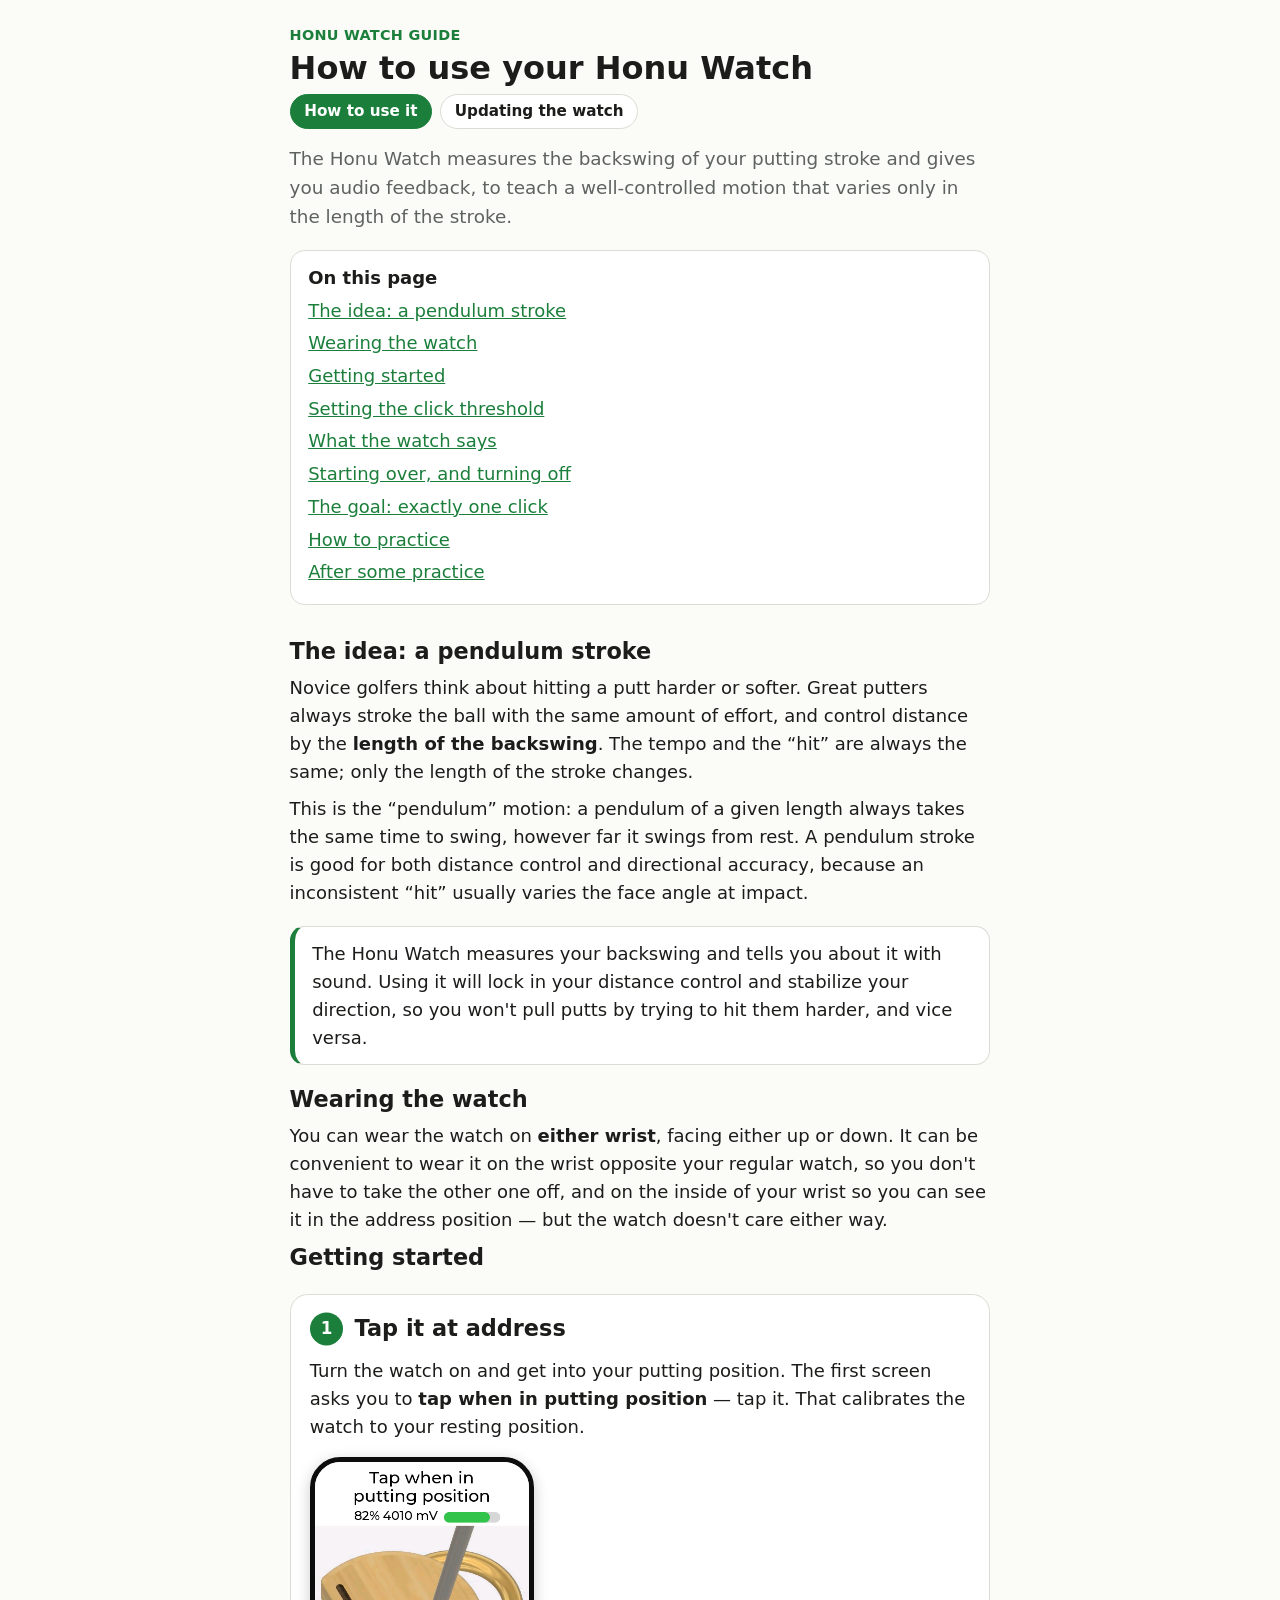
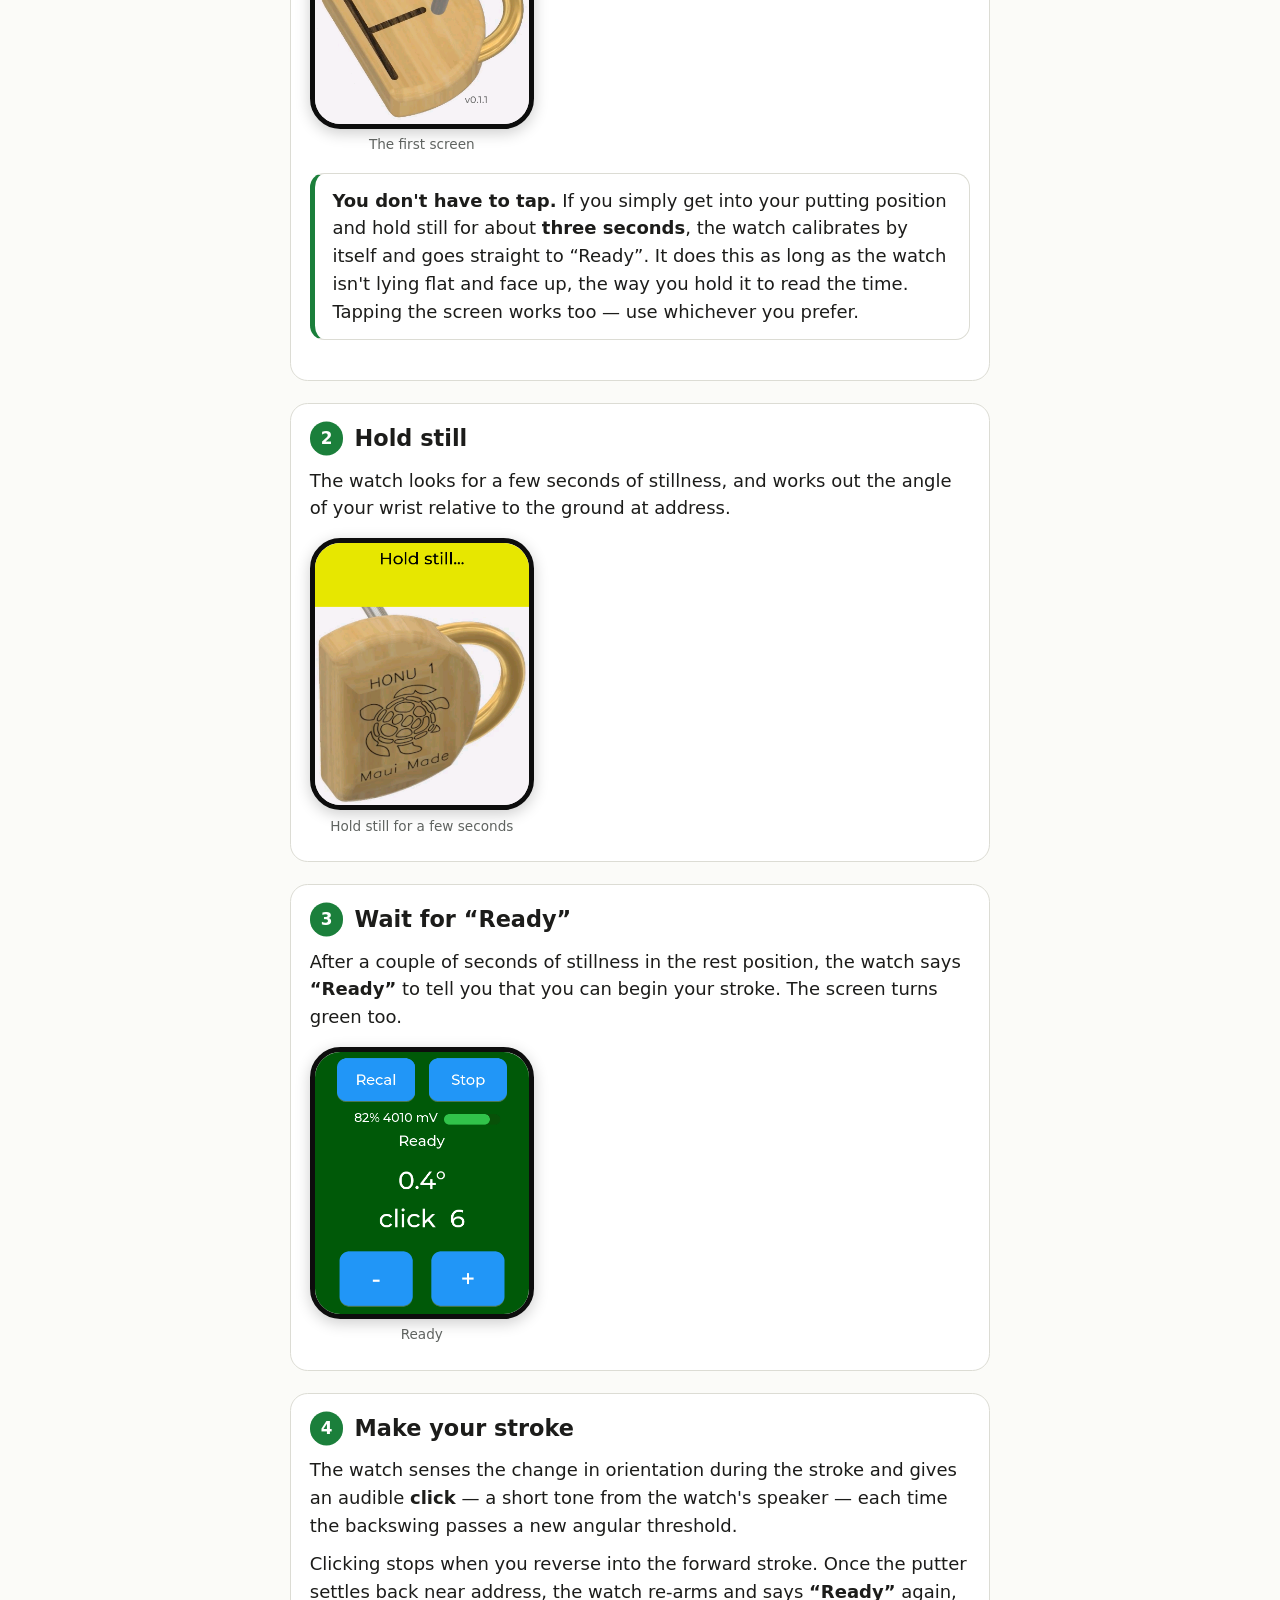
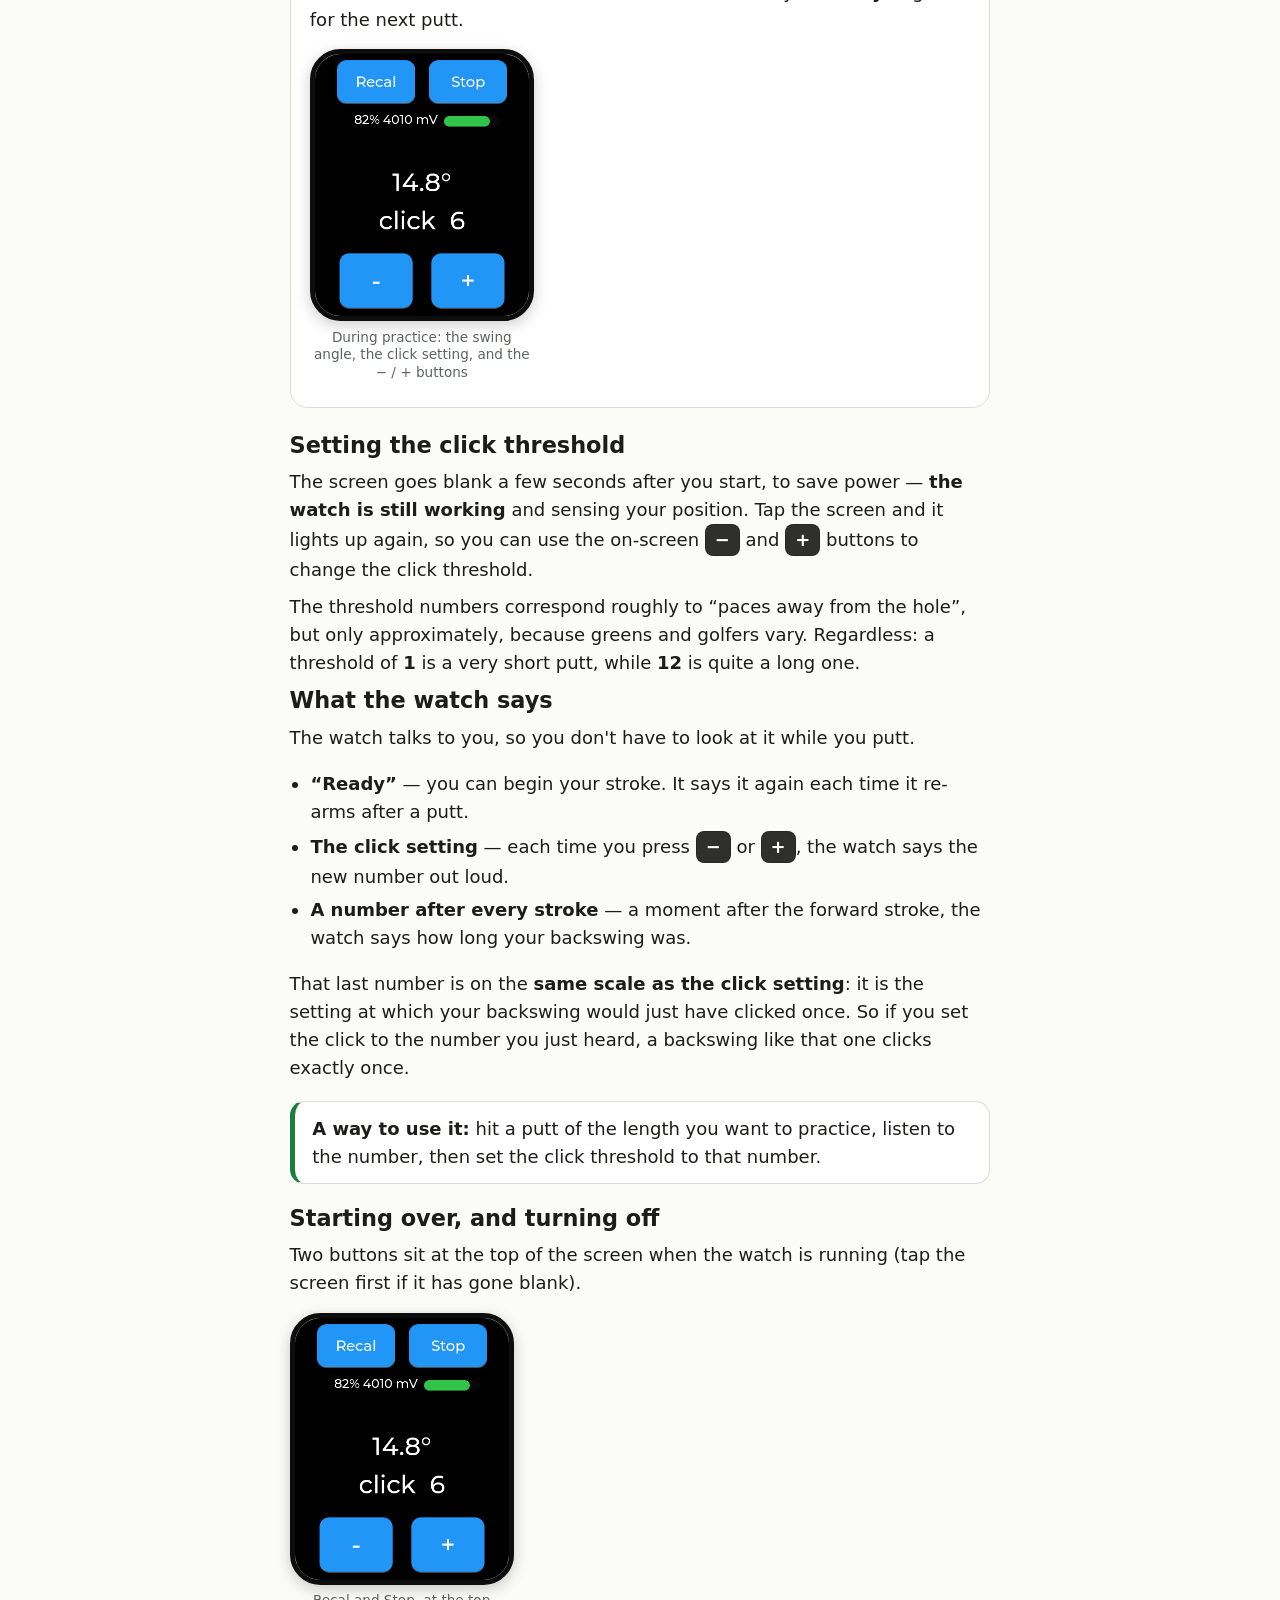
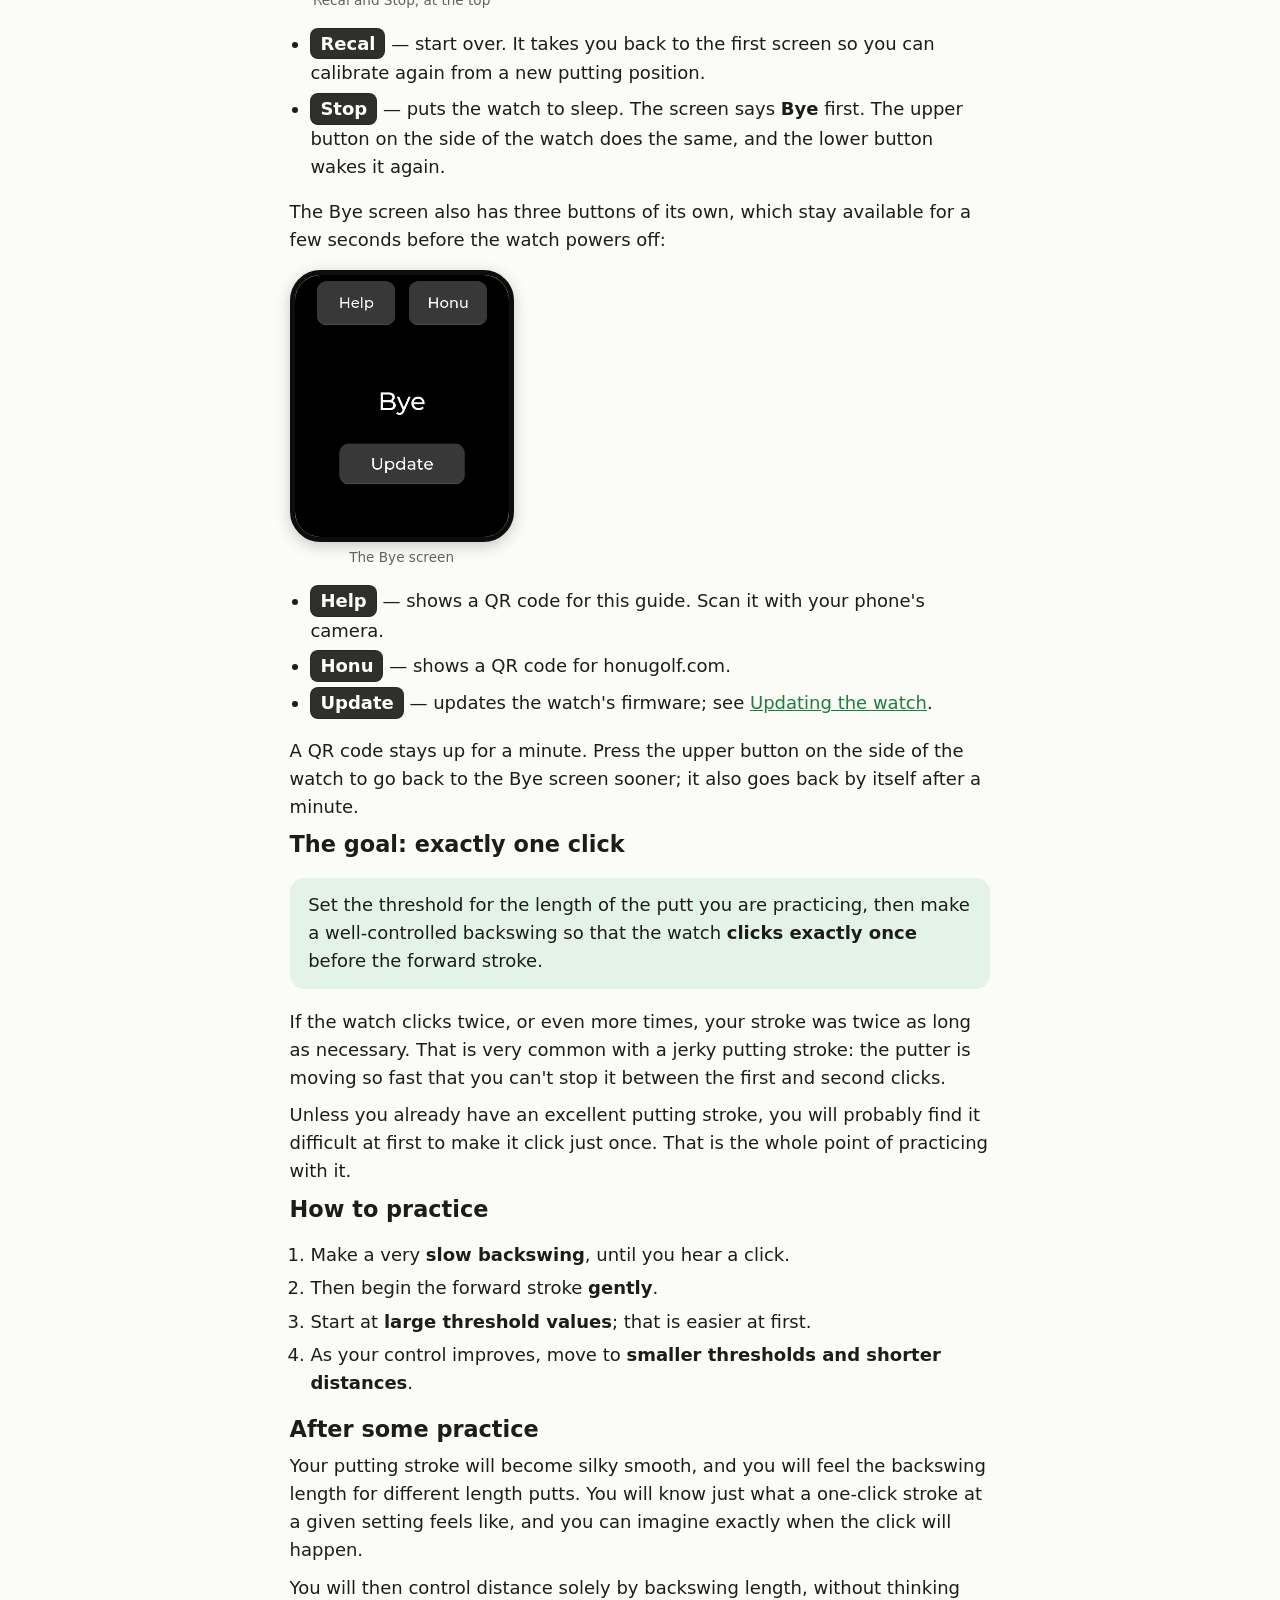
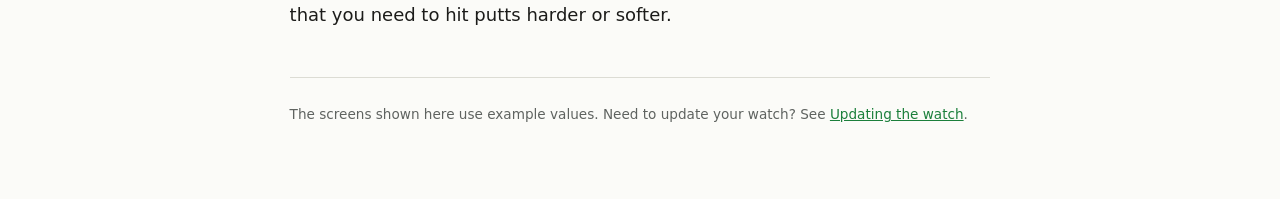
==== guide/using.html @ 99387905 "Seed the site with release 0.1.5 Co-Authored-By: Claude Sonnet 5.5 <noreply@anthropic.com>" ====
<!doctype html>
<html lang="en">
<head>
<meta charset="utf-8">
<meta name="viewport" content="width=device-width, initial-scale=1">
<title>How to use your Honu Watch</title>
<meta name="description" content="How to use the Honu Watch putting stroke trainer: why a pendulum stroke works, how to start, how to set the click threshold, and how to practice.">
<link rel="stylesheet" href="guide.css">
</head>
<body>
<div class="page">

<header>
  <p class="crumb">Honu Watch guide</p>
  <h1>How to use your Honu Watch</h1>
  <nav class="guide-nav" aria-label="Guide pages">
    <a href="using.html" aria-current="page">How to use it</a>
    <a href="updating.html">Updating the watch</a>
  </nav>
  <p class="lede">The Honu Watch measures the backswing of your putting stroke and gives you audio feedback, to teach a well-controlled motion that varies only in the length of the stroke.</p>
</header>

<nav class="toc" aria-label="On this page">
  <p>On this page</p>
  <ul>
    <li><a href="#idea">The idea: a pendulum stroke</a></li>
    <li><a href="#wearing">Wearing the watch</a></li>
    <li><a href="#start">Getting started</a></li>
    <li><a href="#threshold">Setting the click threshold</a></li>
    <li><a href="#says">What the watch says</a></li>
    <li><a href="#buttons">Starting over, and turning off</a></li>
    <li><a href="#goal">The goal: exactly one click</a></li>
    <li><a href="#practice">How to practice</a></li>
    <li><a href="#later">After some practice</a></li>
  </ul>
</nav>

<section id="idea">
  <h2>The idea: a pendulum stroke</h2>
  <p>Novice golfers think about hitting a putt harder or softer. Great putters always stroke the ball with the same amount of effort, and control distance by the <strong>length of the backswing</strong>. The tempo and the &ldquo;hit&rdquo; are always the same; only the length of the stroke changes.</p>
  <p>This is the &ldquo;pendulum&rdquo; motion: a pendulum of a given length always takes the same time to swing, however far it swings from rest. A pendulum stroke is good for both distance control and directional accuracy, because an inconsistent &ldquo;hit&rdquo; usually varies the face angle at impact.</p>
  <div class="box note">
    <p>The Honu Watch measures your backswing and tells you about it with sound. Using it will lock in your distance control and stabilize your direction, so you won't pull putts by trying to hit them harder, and vice versa.</p>
  </div>
</section>

<section id="wearing">
  <h2>Wearing the watch</h2>
  <p>You can wear the watch on <strong>either wrist</strong>, facing either up or down. It can be convenient to wear it on the wrist opposite your regular watch, so you don't have to take the other one off, and on the inside of your wrist so you can see it in the address position &mdash; but the watch doesn't care either way.</p>
</section>

<section id="start">
  <h2>Getting started</h2>

  <div class="step">
    <h2><span class="n">1</span> Tap it at address</h2>
    <p>Turn the watch on and get into your putting position. The first screen asks you to <strong>tap when in putting position</strong> &mdash; tap it. That calibrates the watch to your resting position.</p>
    <div class="shots one">
      <figure><img class="screen" src="../screens/app-1-tap-when-in-putting-position.png" width="410" height="502" alt="The first screen, reading Tap when in putting position" loading="lazy"><figcaption>The first screen</figcaption></figure>
    </div>
    <div class="box note">
      <p><strong>You don't have to tap.</strong> If you simply get into your putting position and hold still for about <strong>three seconds</strong>, the watch calibrates by itself and goes straight to &ldquo;Ready&rdquo;. It does this as long as the watch isn't lying flat and face up, the way you hold it to read the time. Tapping the screen works too &mdash; use whichever you prefer.</p>
    </div>
  </div>

  <div class="step">
    <h2><span class="n">2</span> Hold still</h2>
    <p>The watch looks for a few seconds of stillness, and works out the angle of your wrist relative to the ground at address.</p>
    <div class="shots one">
      <figure><img class="screen" src="../screens/app-2-hold-still.png" width="410" height="502" alt="A yellow screen reading Hold still" loading="lazy"><figcaption>Hold still for a few seconds</figcaption></figure>
    </div>
  </div>

  <div class="step">
    <h2><span class="n">3</span> Wait for &ldquo;Ready&rdquo;</h2>
    <p>After a couple of seconds of stillness in the rest position, the watch says <strong>&ldquo;Ready&rdquo;</strong> to tell you that you can begin your stroke. The screen turns green too.</p>
    <div class="shots one">
      <figure><img class="screen" src="../screens/app-3-ready.png" width="410" height="502" alt="A green screen reading Ready, with the swing angle and the click setting" loading="lazy"><figcaption>Ready</figcaption></figure>
    </div>
  </div>

  <div class="step">
    <h2><span class="n">4</span> Make your stroke</h2>
    <p>The watch senses the change in orientation during the stroke and gives an audible <strong>click</strong> &mdash; a short tone from the watch's speaker &mdash; each time the backswing passes a new angular threshold.</p>
    <p>Clicking stops when you reverse into the forward stroke. Once the putter settles back near address, the watch re-arms and says <strong>&ldquo;Ready&rdquo;</strong> again, for the next putt.</p>
    <div class="shots one">
      <figure><img class="screen" src="../screens/app-4-backswing.png" width="410" height="502" alt="The running screen showing the swing angle in degrees, the click setting, and minus and plus buttons" loading="lazy"><figcaption>During practice: the swing angle, the click setting, and the &minus; / + buttons</figcaption></figure>
    </div>
  </div>
</section>

<section id="threshold">
  <h2>Setting the click threshold</h2>
  <p>The screen goes blank a few seconds after you start, to save power &mdash; <strong>the watch is still working</strong> and sensing your position. Tap the screen and it lights up again, so you can use the on-screen <span class="btn">&minus;</span> and <span class="btn">+</span> buttons to change the click threshold.</p>
  <p>The threshold numbers correspond roughly to &ldquo;paces away from the hole&rdquo;, but only approximately, because greens and golfers vary. Regardless: a threshold of <strong>1</strong> is a very short putt, while <strong>12</strong> is quite a long one.</p>
</section>

<section id="says">
  <h2>What the watch says</h2>
  <p>The watch talks to you, so you don't have to look at it while you putt.</p>
  <ul>
    <li><strong>&ldquo;Ready&rdquo;</strong> &mdash; you can begin your stroke. It says it again each time it re-arms after a putt.</li>
    <li><strong>The click setting</strong> &mdash; each time you press <span class="btn">&minus;</span> or <span class="btn">+</span>, the watch says the new number out loud.</li>
    <li><strong>A number after every stroke</strong> &mdash; a moment after the forward stroke, the watch says how long your backswing was.</li>
  </ul>
  <p>That last number is on the <strong>same scale as the click setting</strong>: it is the setting at which your backswing would just have clicked once. So if you set the click to the number you just heard, a backswing like that one clicks exactly once.</p>
  <div class="box note">
    <p><strong>A way to use it:</strong> hit a putt of the length you want to practice, listen to the number, then set the click threshold to that number.</p>
  </div>
</section>

<section id="buttons">
  <h2>Starting over, and turning off</h2>
  <p>Two buttons sit at the top of the screen when the watch is running (tap the screen first if it has gone blank).</p>
  <div class="shots one">
    <figure><img class="screen" src="../screens/app-4-backswing.png" width="410" height="502" alt="The running screen with the Recal and Stop buttons at the top" loading="lazy"><figcaption>Recal and Stop, at the top</figcaption></figure>
  </div>
  <ul>
    <li><span class="btn">Recal</span> &mdash; start over. It takes you back to the first screen so you can calibrate again from a new putting position.</li>
    <li><span class="btn">Stop</span> &mdash; puts the watch to sleep. The screen says <strong>Bye</strong> first. The upper button on the side of the watch does the same, and the lower button wakes it again.</li>
  </ul>
  <p>The Bye screen also has three buttons of its own, which stay available for a few seconds before the watch powers off:</p>
  <div class="shots one">
    <figure><img class="screen" src="../screens/app-5-bye.png" width="410" height="502" alt="The Bye screen with Help and Honu buttons at the top and an Update button below" loading="lazy"><figcaption>The Bye screen</figcaption></figure>
  </div>
  <ul>
    <li><span class="btn">Help</span> &mdash; shows a QR code for this guide. Scan it with your phone's camera.</li>
    <li><span class="btn">Honu</span> &mdash; shows a QR code for honugolf.com.</li>
    <li><span class="btn">Update</span> &mdash; updates the watch's firmware; see <a href="updating.html">Updating the watch</a>.</li>
  </ul>
  <p>A QR code stays up for a minute. Press the upper button on the side of the watch to go back to the Bye screen sooner; it also goes back by itself after a minute.</p>
</section>

<section id="goal">
  <h2>The goal: exactly one click</h2>
  <div class="box need">
    <p>Set the threshold for the length of the putt you are practicing, then make a well-controlled backswing so that the watch <strong>clicks exactly once</strong> before the forward stroke.</p>
  </div>
  <p>If the watch clicks twice, or even more times, your stroke was twice as long as necessary. That is very common with a jerky putting stroke: the putter is moving so fast that you can't stop it between the first and second clicks.</p>
  <p>Unless you already have an excellent putting stroke, you will probably find it difficult at first to make it click just once. That is the whole point of practicing with it.</p>
</section>

<section id="practice">
  <h2>How to practice</h2>
  <ol>
    <li>Make a very <strong>slow backswing</strong>, until you hear a click.</li>
    <li>Then begin the forward stroke <strong>gently</strong>.</li>
    <li>Start at <strong>large threshold values</strong>; that is easier at first.</li>
    <li>As your control improves, move to <strong>smaller thresholds and shorter distances</strong>.</li>
  </ol>
</section>

<section id="later">
  <h2>After some practice</h2>
  <p>Your putting stroke will become silky smooth, and you will feel the backswing length for different length putts. You will know just what a one-click stroke at a given setting feels like, and you can imagine exactly when the click will happen.</p>
  <p>You will then control distance solely by backswing length, without thinking that you need to hit putts harder or softer.</p>
</section>

<footer>
  <p>The screens shown here use example values. Need to update your watch? See <a href="updating.html">Updating the watch</a>.</p>
</footer>

</div>
</body>
</html>
---- guide/guide.css ----
/* Honu Watch user guide - shared styles. No external fonts or scripts, so the
   page loads fast on a phone and works offline once opened. */
:root {
  color-scheme: light dark;
  --bg: #fbfbf8;
  --fg: #1c1c1a;
  --dim: #5f6360;
  --card: #ffffff;
  --line: #dcdcd4;
  --accent: #1b7f3b;
  --accent-soft: #e4f3e8;
  --warn: #a4380f;
  --warn-soft: #fbece5;
  --bezel: #0d0d0d;
}
@media (prefers-color-scheme: dark) {
  :root {
    --bg: #131412;
    --fg: #ecece6;
    --dim: #a2a79f;
    --card: #1c1d1b;
    --line: #34362f;
    --accent: #4cc16f;
    --accent-soft: #1d2f22;
    --warn: #ff9b78;
    --warn-soft: #36211a;
  }
  /* the black screens would otherwise vanish into the dark cards */
  .shots img { box-shadow: 0 0 0 .12rem #ffffff30, 0 .25rem .9rem #0006; }
}
* { box-sizing: border-box; }
html { -webkit-text-size-adjust: 100%; }
body {
  margin: 0; background: var(--bg); color: var(--fg);
  font: 18px/1.55 system-ui, -apple-system, "Segoe UI", Roboto, sans-serif;
}
.page { max-width: 46rem; margin: 0 auto; padding: 1.5rem 1.1rem 4rem; }
.crumb { margin: 0 0 .2rem; color: var(--accent); font-weight: 700; letter-spacing: .02em; font-size: .9rem; text-transform: uppercase; }
h1 { font-size: 2rem; line-height: 1.15; margin: 0 0 .5rem; }
h2 { font-size: 1.4rem; line-height: 1.25; margin: 0 0 .5rem; }
h3 { font-size: 1.1rem; margin: 1.2rem 0 .3rem; }
.lede { font-size: 1.15rem; color: var(--dim); margin: 0 0 1.2rem; }
a { color: var(--accent); }
p { margin: .6rem 0; }
ul, ol { padding-left: 1.3rem; }
li { margin: .35rem 0; }
kbd, .btn {
  display: inline-block; padding: .05em .5em; border-radius: .45em; font: inherit; font-weight: 700;
  background: #2f2f2c; color: #fff; border: 1px solid #00000033; white-space: nowrap;
}
.btn.go { background: #1b7f3b; }
.btn.grey { background: #3a3a3a; }

.guide-nav { display: flex; flex-wrap: wrap; gap: .4rem .5rem; margin: .2rem 0 1rem; }
.guide-nav a {
  text-decoration: none; padding: .3rem .85rem; border-radius: 2rem; font-size: .95rem; font-weight: 600;
  border: 1px solid var(--line); background: var(--card); color: var(--fg);
}
.guide-nav a[aria-current="page"] { background: var(--accent); border-color: var(--accent); color: #fff; }

.toc { background: var(--card); border: 1px solid var(--line); border-radius: .9rem; padding: .8rem 1.1rem; margin: 1.2rem 0 2rem; }
.toc p { margin: 0 0 .3rem; font-weight: 700; }
.toc ul { margin: 0; padding: 0; list-style: none; }
.toc li { margin: .3rem 0; }

.box { border-radius: .9rem; padding: .8rem 1.1rem; margin: 1.2rem 0; border: 1px solid var(--line); background: var(--card); }
.box.need { background: var(--accent-soft); border-color: transparent; }
.box.note { border-left: .35rem solid var(--accent); }
.box.warn { background: var(--warn-soft); border-color: transparent; border-left: .35rem solid var(--warn); }
.box h2, .box h3 { margin-top: 0; }
.box p:first-child { margin-top: 0; }
.box :last-child { margin-bottom: 0; }

.step { background: var(--card); border: 1px solid var(--line); border-radius: 1.1rem; padding: 1.2rem 1.2rem 1.3rem; margin: 1.4rem 0; }
.step h2 { display: flex; gap: .7rem; align-items: baseline; }
.n {
  flex: none; width: 2.1rem; height: 2.1rem; border-radius: 50%; display: inline-grid; place-items: center;
  background: var(--accent); color: #fff; font-weight: 800; font-size: 1.05rem; transform: translateY(-.1rem);
}
.step .once { font-size: .85rem; font-weight: 700; color: var(--accent); text-transform: uppercase; letter-spacing: .03em; margin: -.3rem 0 .4rem 2.8rem; }

/* Screenshots: a rounded dark bezel suggests the watch face (decorative only). */
.shots { display: flex; flex-wrap: wrap; gap: 1rem 1.3rem; margin: 1rem 0 .3rem; }
.shots figure { margin: 0; width: 12.5rem; max-width: 46%; flex: 0 1 auto; }
.shots.one figure { max-width: 14rem; width: 14rem; }
.shots img {
  display: block; width: 100%; height: auto; background: #000;
  border: .35rem solid var(--bezel); border-radius: 1.9rem; box-shadow: 0 .25rem .9rem #0003;
}
.shots figcaption { font-size: .85rem; color: var(--dim); text-align: center; margin-top: .45rem; line-height: 1.3; }
/* On a phone, stack the screens one per row and keep them big enough to read -
   the QR screens in particular are unreadable at half width. */
@media (max-width: 36rem) {
  .shots { flex-direction: column; align-items: center; }
  .shots figure, .shots.one figure { width: 64%; max-width: 15rem; }
}

details { background: var(--card); border: 1px solid var(--line); border-radius: .9rem; padding: .2rem 1.1rem; margin: .7rem 0; }
summary { cursor: pointer; font-weight: 700; padding: .65rem 0; }
details[open] summary { border-bottom: 1px solid var(--line); margin-bottom: .5rem; }
details .shots { margin-top: .2rem; }

footer { margin-top: 3rem; color: var(--dim); font-size: .85rem; border-top: 1px solid var(--line); padding-top: 1rem; }
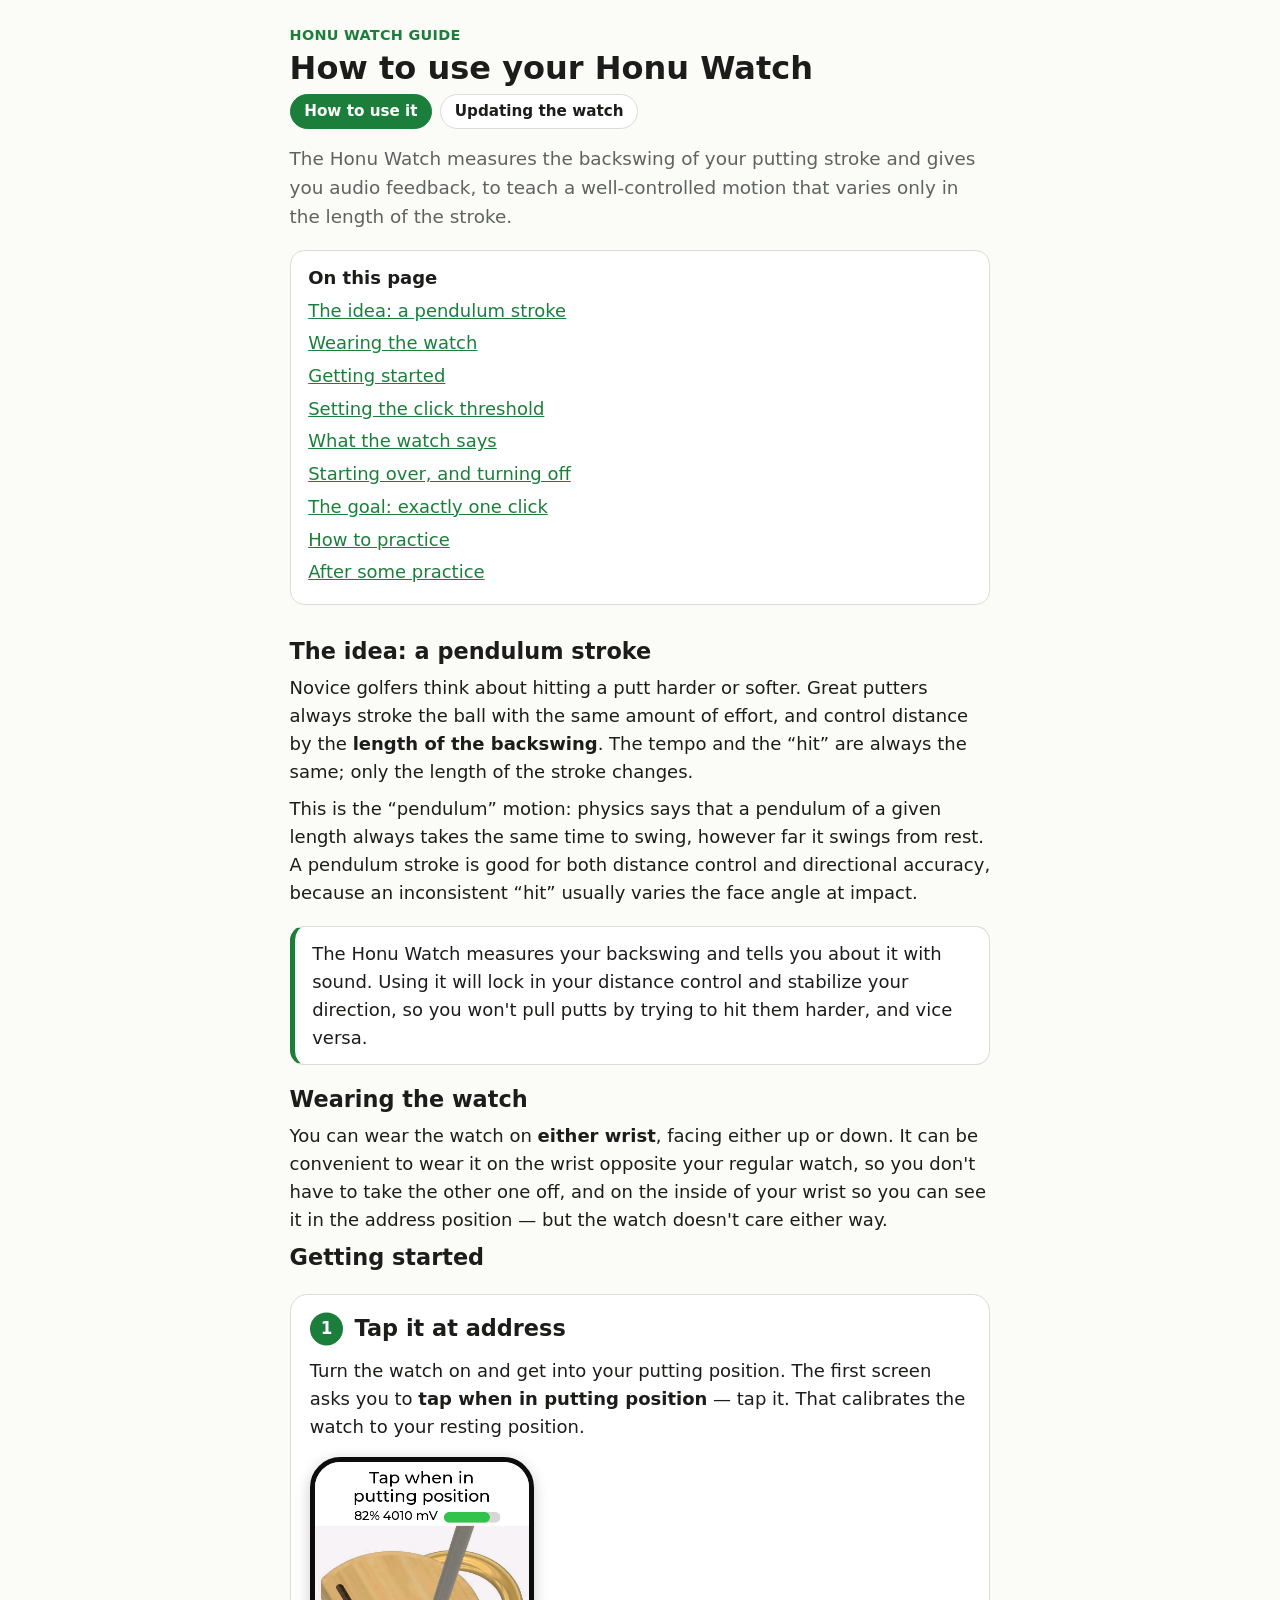
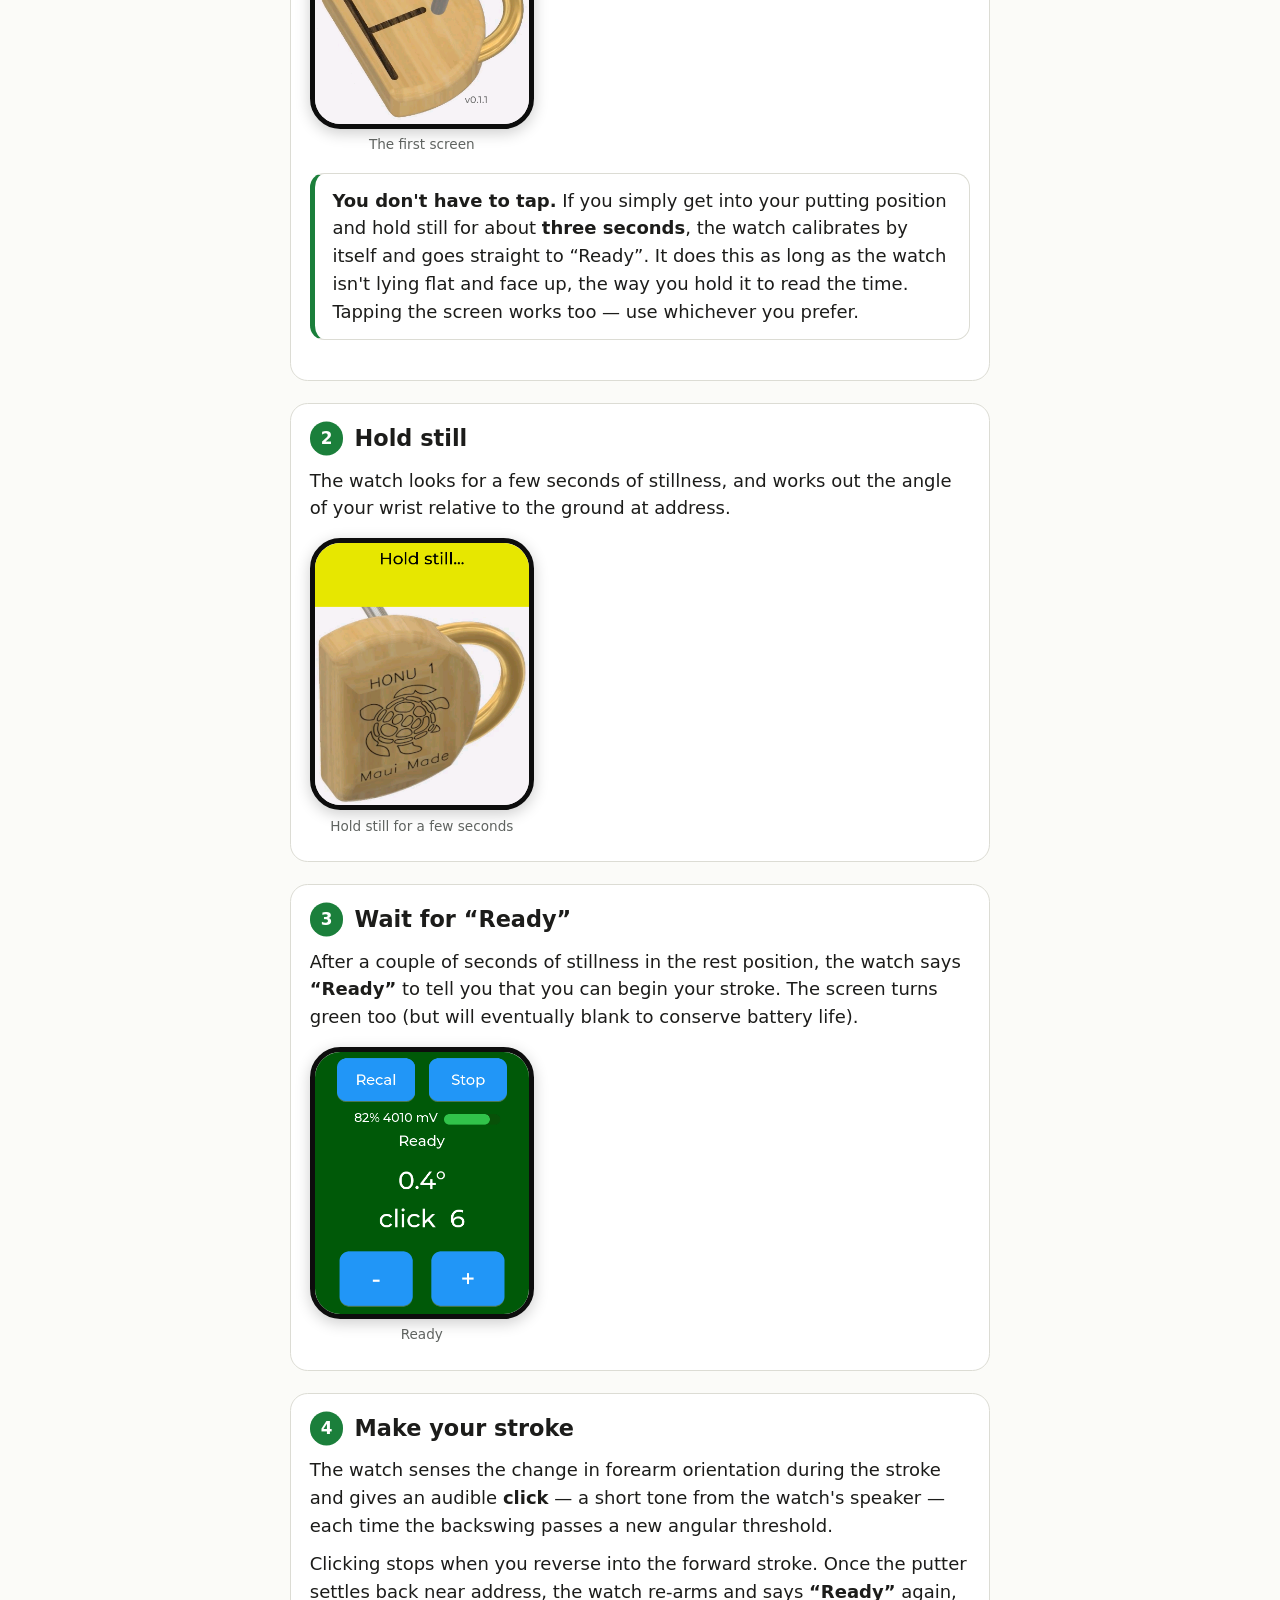
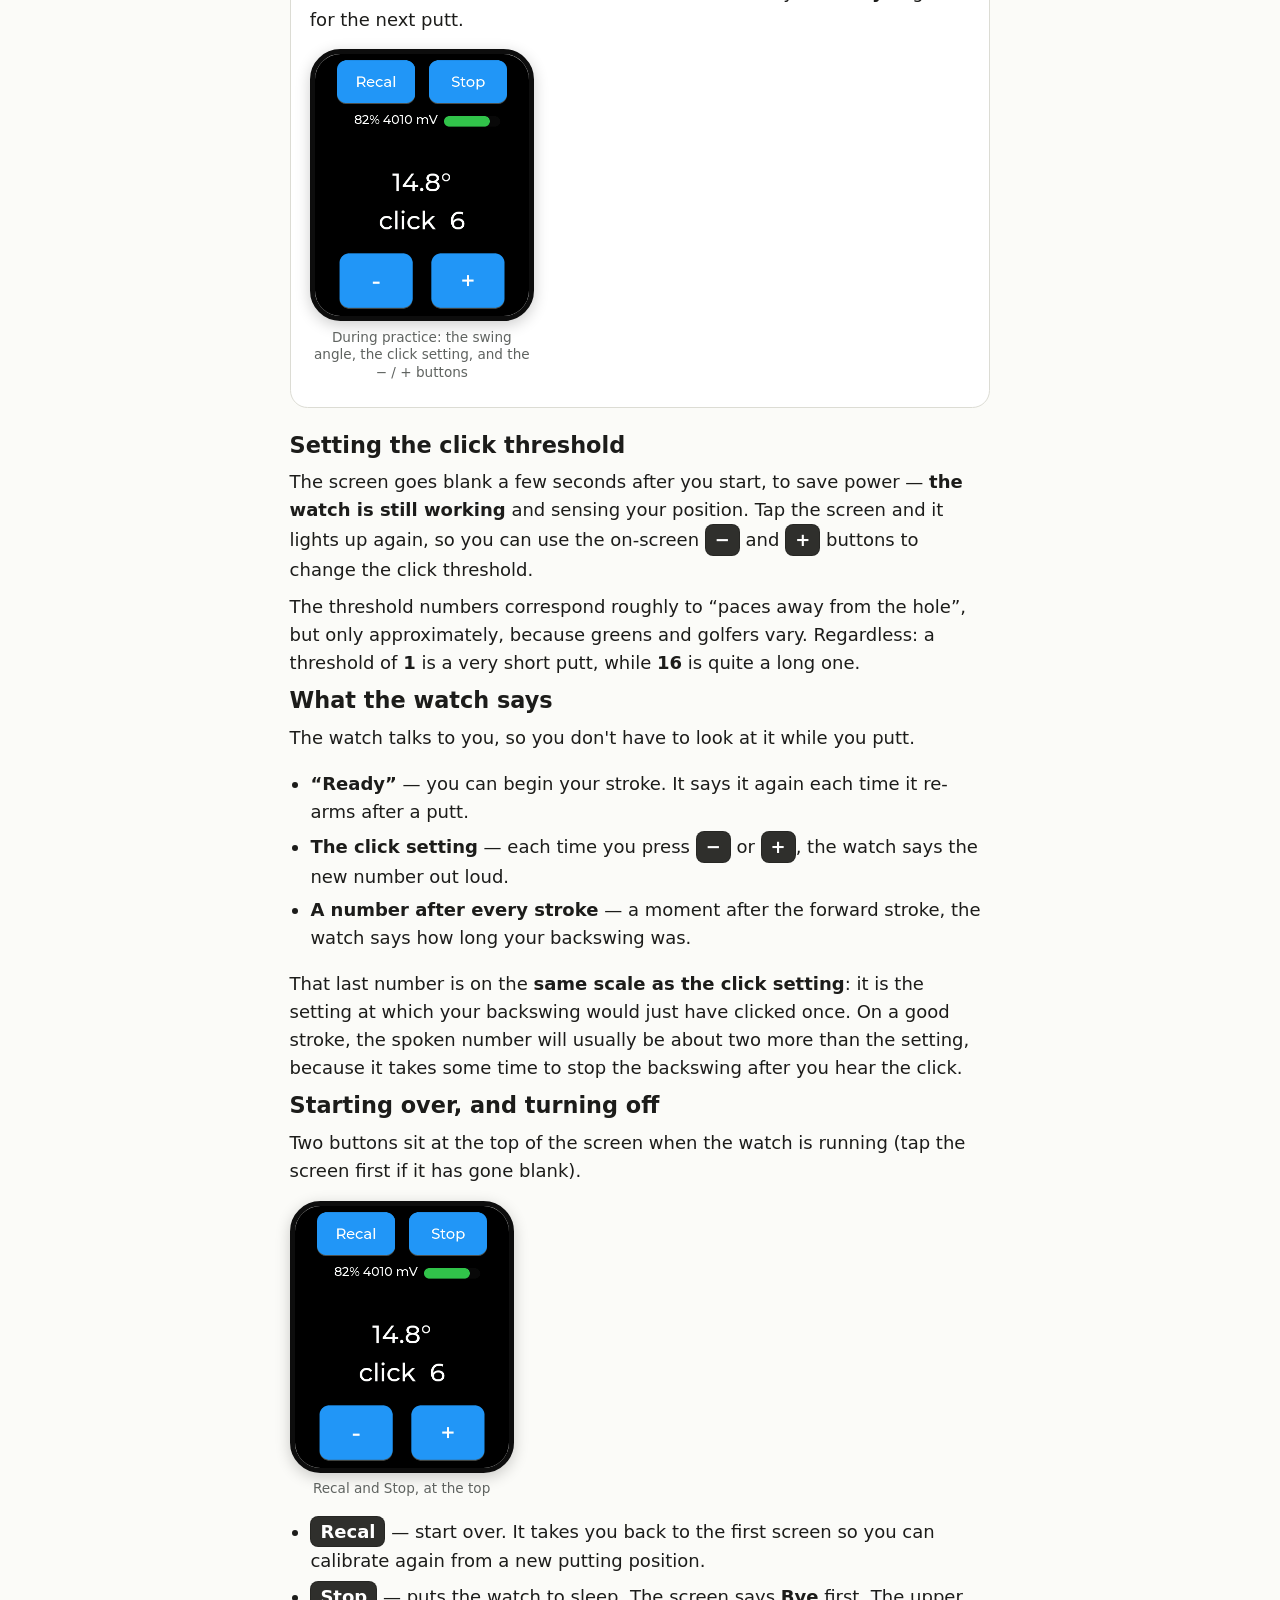
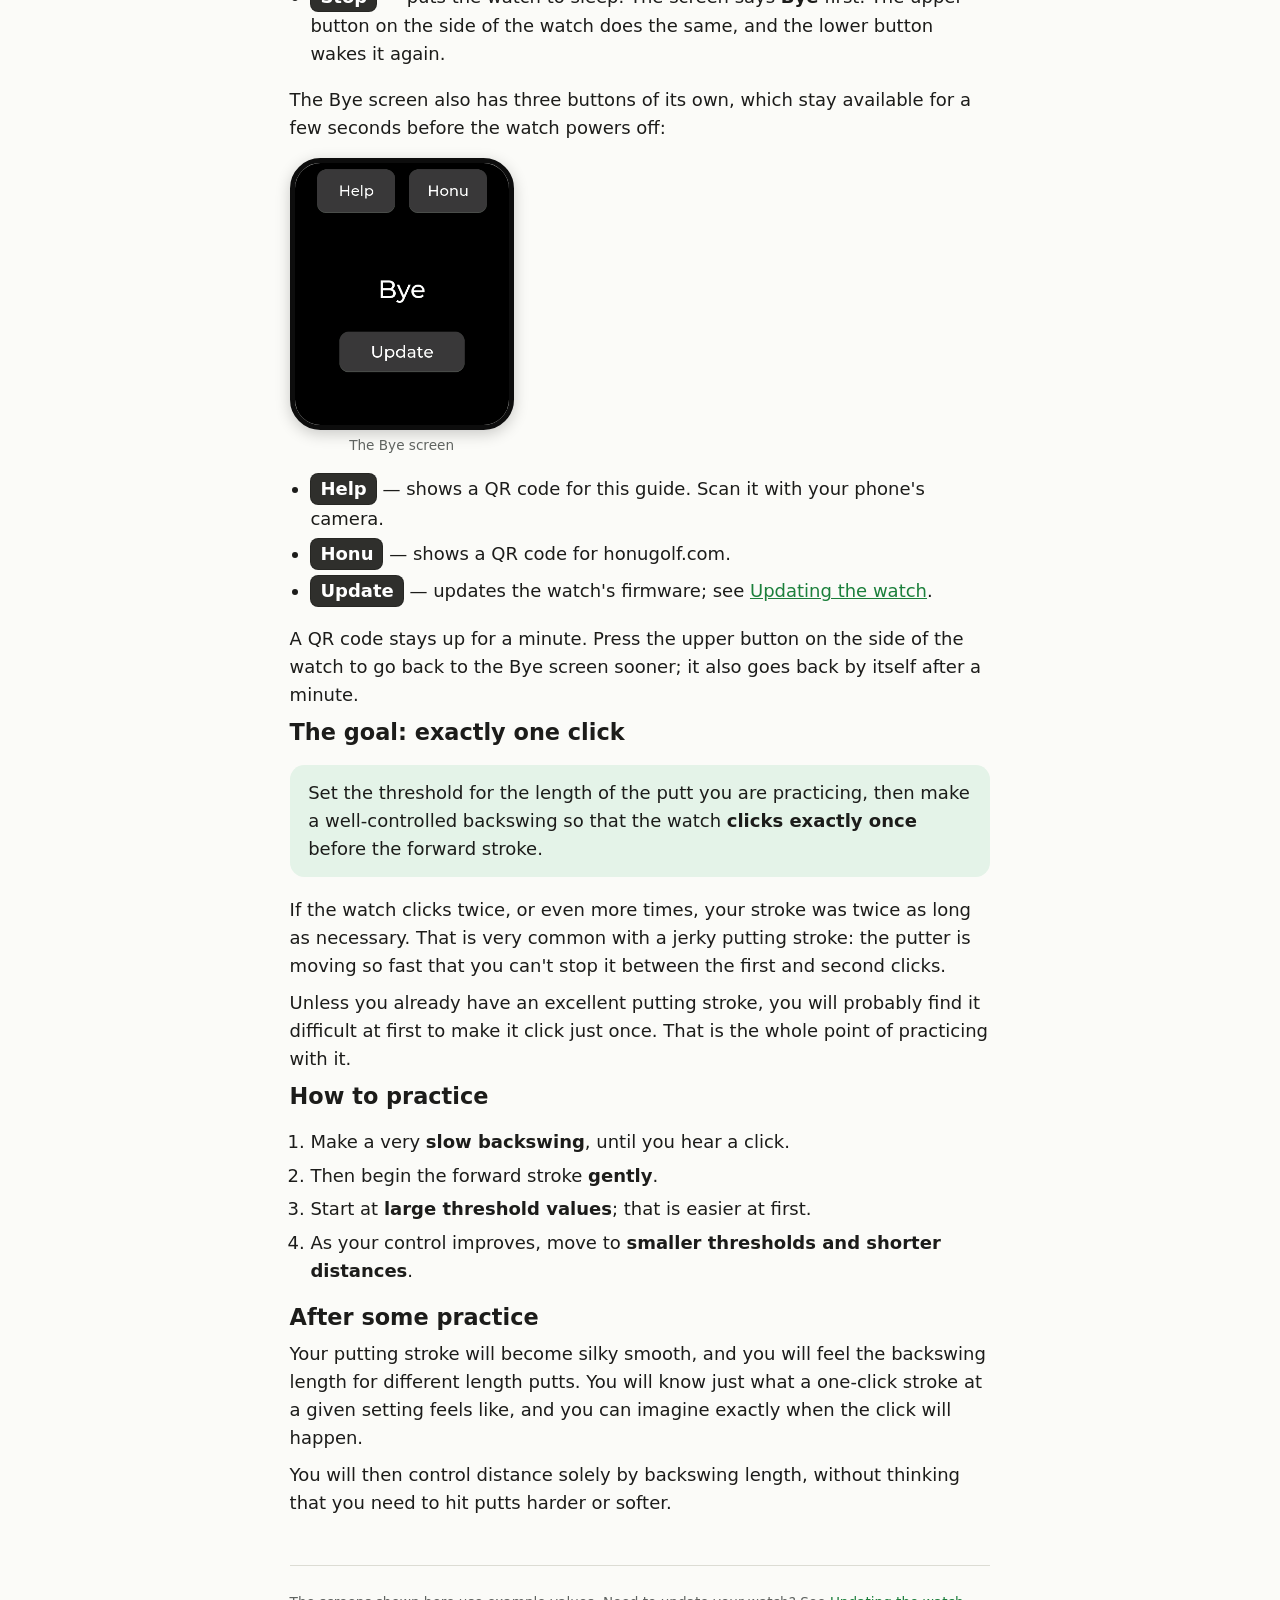
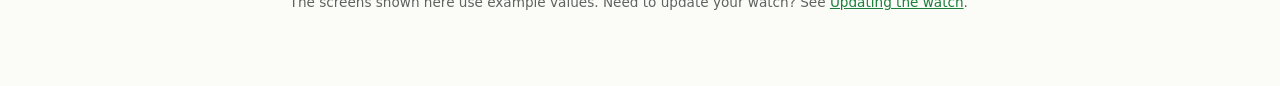
==== commit 809dbed6: "Docs from b909462" ====
--- a/guide/using.html
+++ b/guide/using.html
@@ -38,7 +38,7 @@
 <section id="idea">
   <h2>The idea: a pendulum stroke</h2>
   <p>Novice golfers think about hitting a putt harder or softer. Great putters always stroke the ball with the same amount of effort, and control distance by the <strong>length of the backswing</strong>. The tempo and the &ldquo;hit&rdquo; are always the same; only the length of the stroke changes.</p>
-  <p>This is the &ldquo;pendulum&rdquo; motion: a pendulum of a given length always takes the same time to swing, however far it swings from rest. A pendulum stroke is good for both distance control and directional accuracy, because an inconsistent &ldquo;hit&rdquo; usually varies the face angle at impact.</p>
+  <p>This is the &ldquo;pendulum&rdquo; motion: physics says that a pendulum of a given length always takes the same time to swing, however far it swings from rest. A pendulum stroke is good for both distance control and directional accuracy, because an inconsistent &ldquo;hit&rdquo; usually varies the face angle at impact.</p>
   <div class="box note">
     <p>The Honu Watch measures your backswing and tells you about it with sound. Using it will lock in your distance control and stabilize your direction, so you won't pull putts by trying to hit them harder, and vice versa.</p>
   </div>
@@ -73,7 +73,7 @@
 
   <div class="step">
     <h2><span class="n">3</span> Wait for &ldquo;Ready&rdquo;</h2>
-    <p>After a couple of seconds of stillness in the rest position, the watch says <strong>&ldquo;Ready&rdquo;</strong> to tell you that you can begin your stroke. The screen turns green too.</p>
+    <p>After a couple of seconds of stillness in the rest position, the watch says <strong>&ldquo;Ready&rdquo;</strong> to tell you that you can begin your stroke. The screen turns green too (but will eventually blank to conserve battery life).</p>
     <div class="shots one">
       <figure><img class="screen" src="../screens/app-3-ready.png" width="410" height="502" alt="A green screen reading Ready, with the swing angle and the click setting" loading="lazy"><figcaption>Ready</figcaption></figure>
     </div>
@@ -81,7 +81,7 @@
 
   <div class="step">
     <h2><span class="n">4</span> Make your stroke</h2>
-    <p>The watch senses the change in orientation during the stroke and gives an audible <strong>click</strong> &mdash; a short tone from the watch's speaker &mdash; each time the backswing passes a new angular threshold.</p>
+    <p>The watch senses the change in forearm orientation during the stroke and gives an audible <strong>click</strong> &mdash; a short tone from the watch's speaker &mdash; each time the backswing passes a new angular threshold.</p>
     <p>Clicking stops when you reverse into the forward stroke. Once the putter settles back near address, the watch re-arms and says <strong>&ldquo;Ready&rdquo;</strong> again, for the next putt.</p>
     <div class="shots one">
       <figure><img class="screen" src="../screens/app-4-backswing.png" width="410" height="502" alt="The running screen showing the swing angle in degrees, the click setting, and minus and plus buttons" loading="lazy"><figcaption>During practice: the swing angle, the click setting, and the &minus; / + buttons</figcaption></figure>
@@ -92,7 +92,7 @@
 <section id="threshold">
   <h2>Setting the click threshold</h2>
   <p>The screen goes blank a few seconds after you start, to save power &mdash; <strong>the watch is still working</strong> and sensing your position. Tap the screen and it lights up again, so you can use the on-screen <span class="btn">&minus;</span> and <span class="btn">+</span> buttons to change the click threshold.</p>
-  <p>The threshold numbers correspond roughly to &ldquo;paces away from the hole&rdquo;, but only approximately, because greens and golfers vary. Regardless: a threshold of <strong>1</strong> is a very short putt, while <strong>12</strong> is quite a long one.</p>
+  <p>The threshold numbers correspond roughly to &ldquo;paces away from the hole&rdquo;, but only approximately, because greens and golfers vary. Regardless: a threshold of <strong>1</strong> is a very short putt, while <strong>16</strong> is quite a long one.</p>
 </section>
 
 <section id="says">
@@ -103,10 +103,7 @@
     <li><strong>The click setting</strong> &mdash; each time you press <span class="btn">&minus;</span> or <span class="btn">+</span>, the watch says the new number out loud.</li>
     <li><strong>A number after every stroke</strong> &mdash; a moment after the forward stroke, the watch says how long your backswing was.</li>
   </ul>
-  <p>That last number is on the <strong>same scale as the click setting</strong>: it is the setting at which your backswing would just have clicked once. So if you set the click to the number you just heard, a backswing like that one clicks exactly once.</p>
-  <div class="box note">
-    <p><strong>A way to use it:</strong> hit a putt of the length you want to practice, listen to the number, then set the click threshold to that number.</p>
-  </div>
+  <p>That last number is on the <strong>same scale as the click setting</strong>: it is the setting at which your backswing would just have clicked once.  On a good stroke, the spoken number will usually be about two more than the setting, because it takes some time to stop the backswing after you hear the click.</p>
 </section>
 
 <section id="buttons">
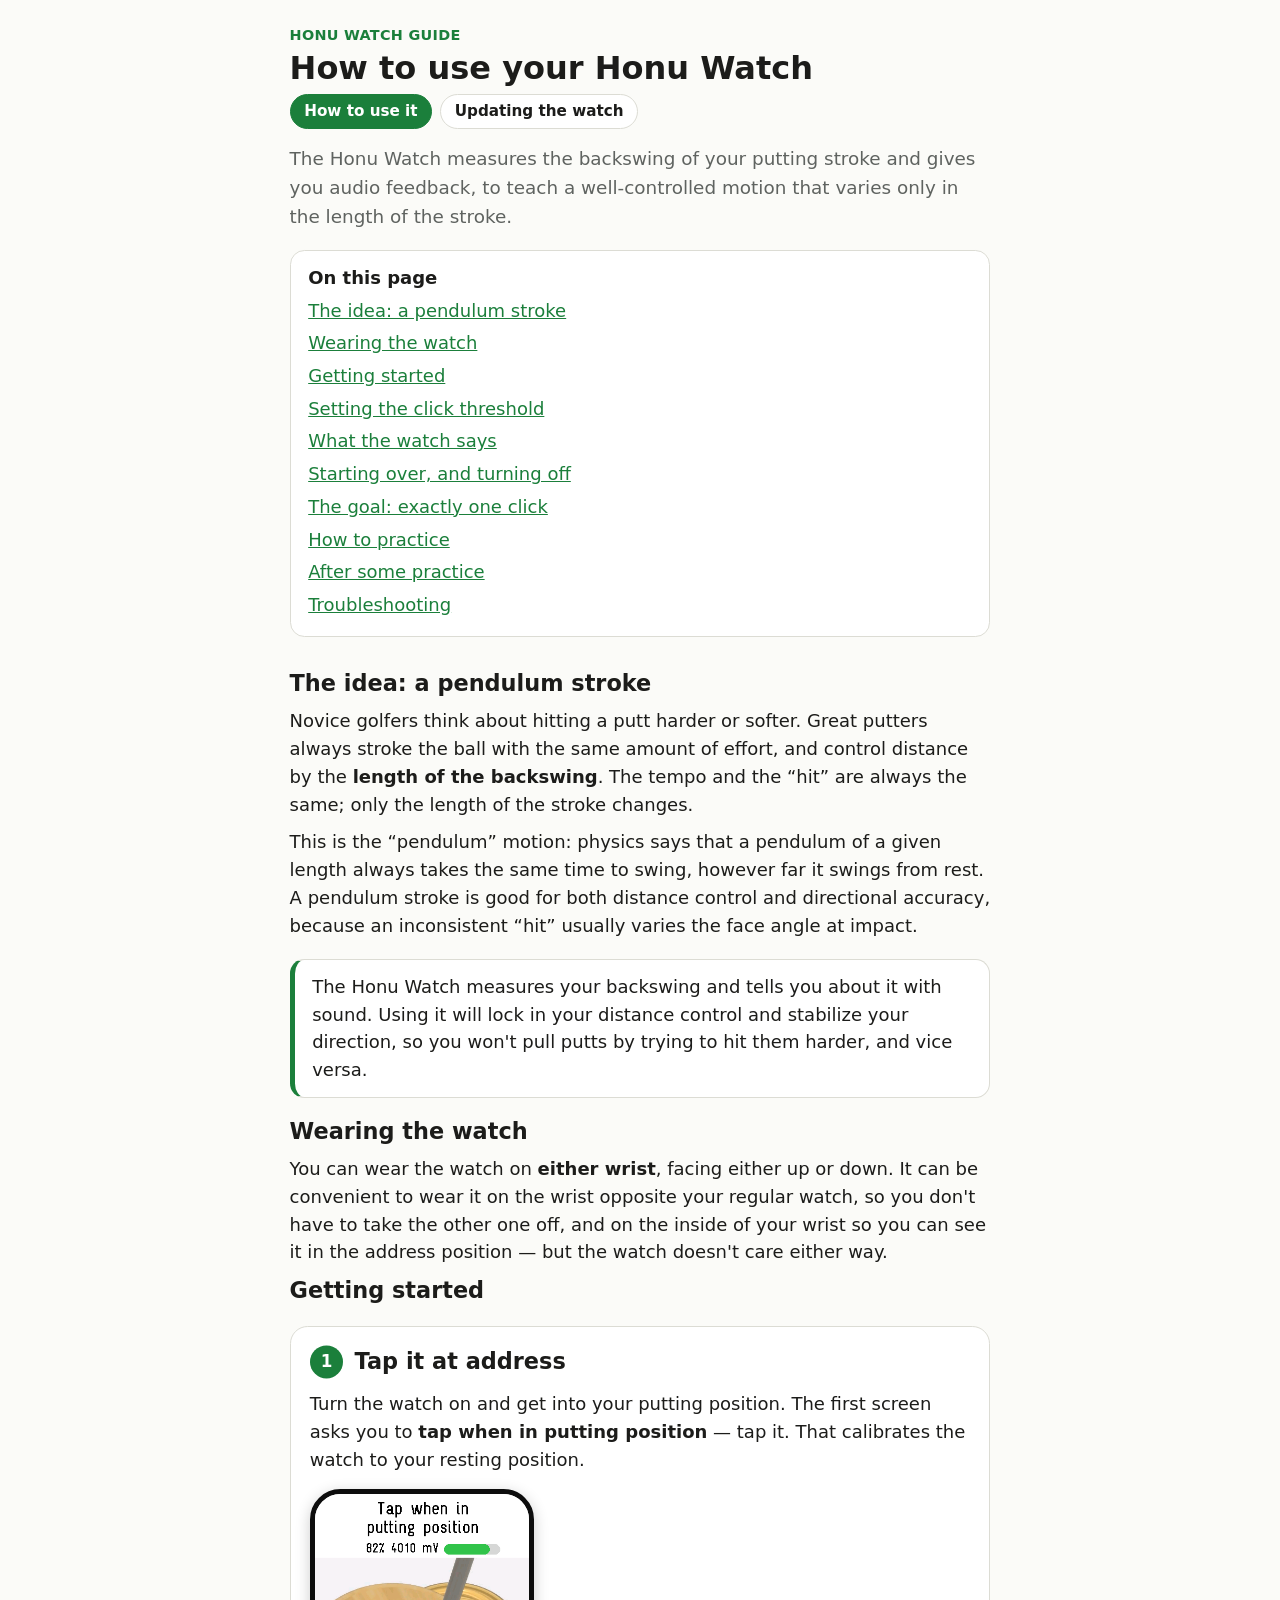
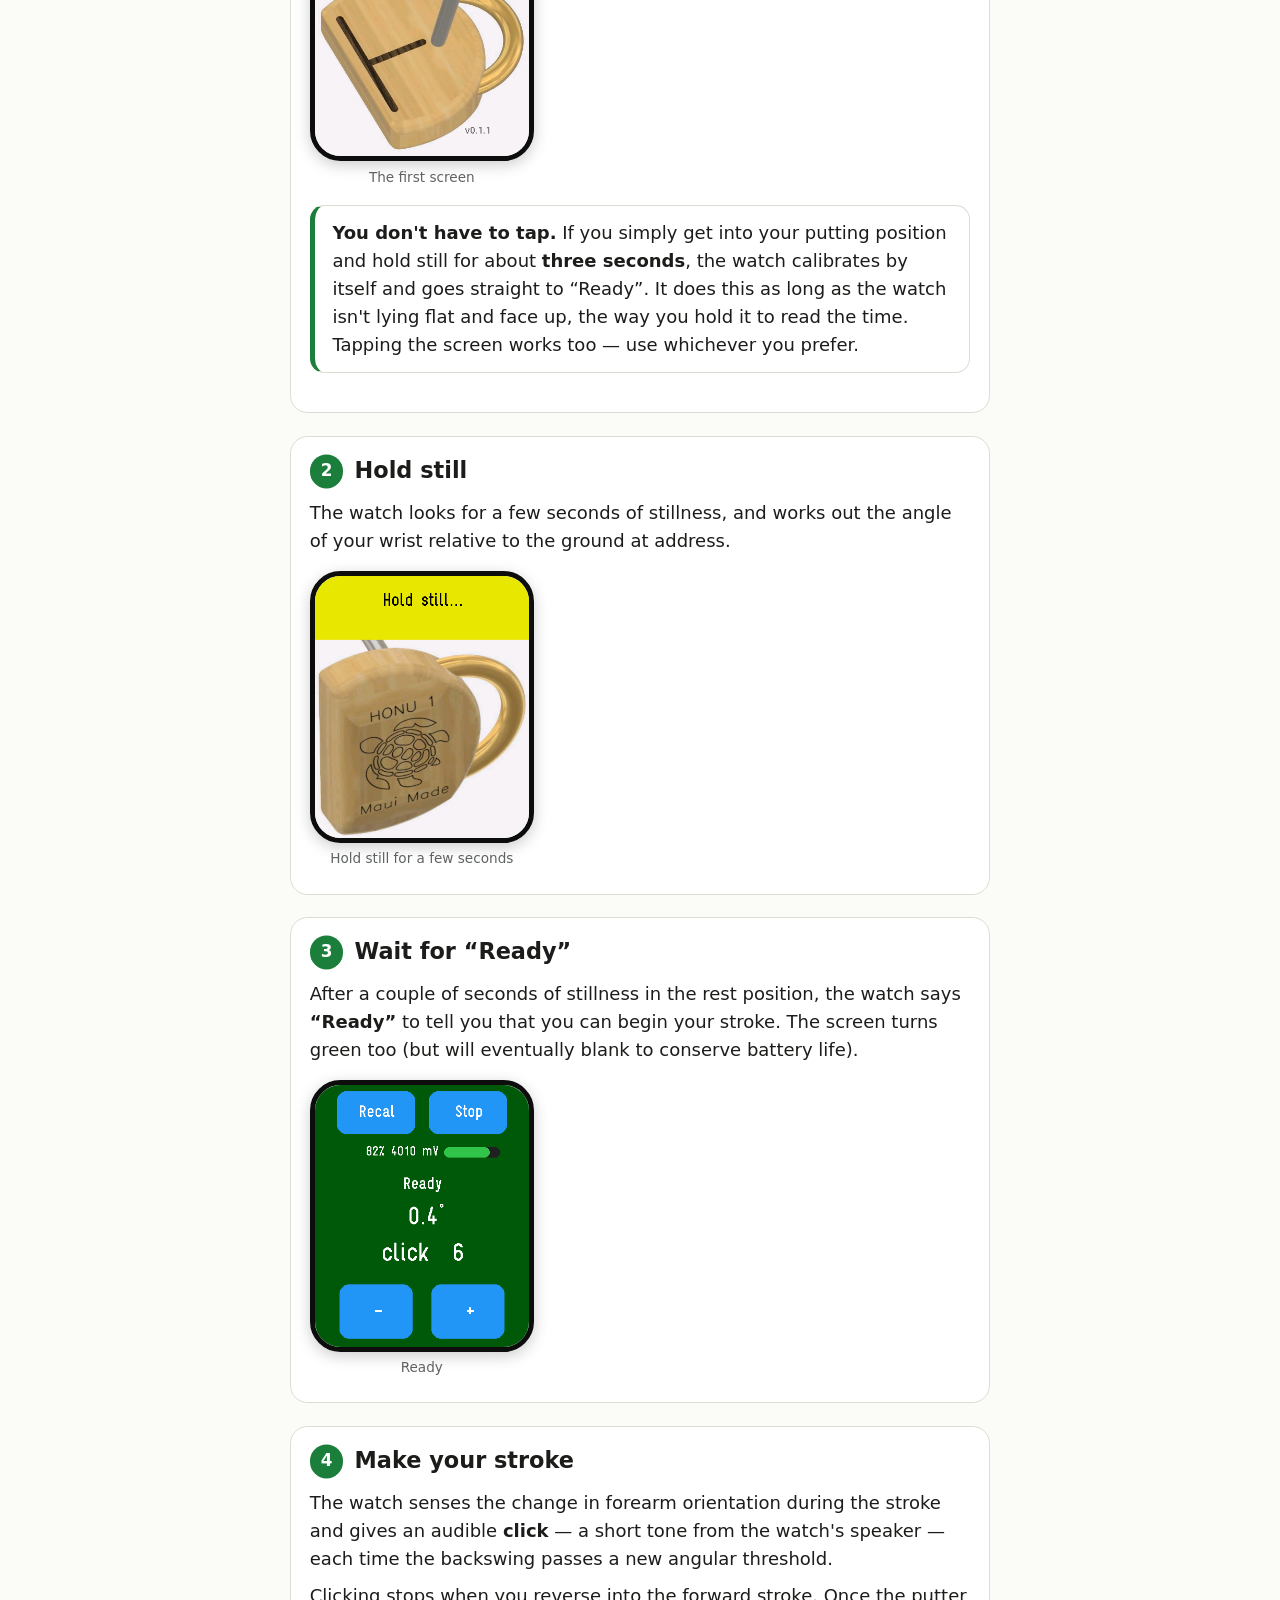
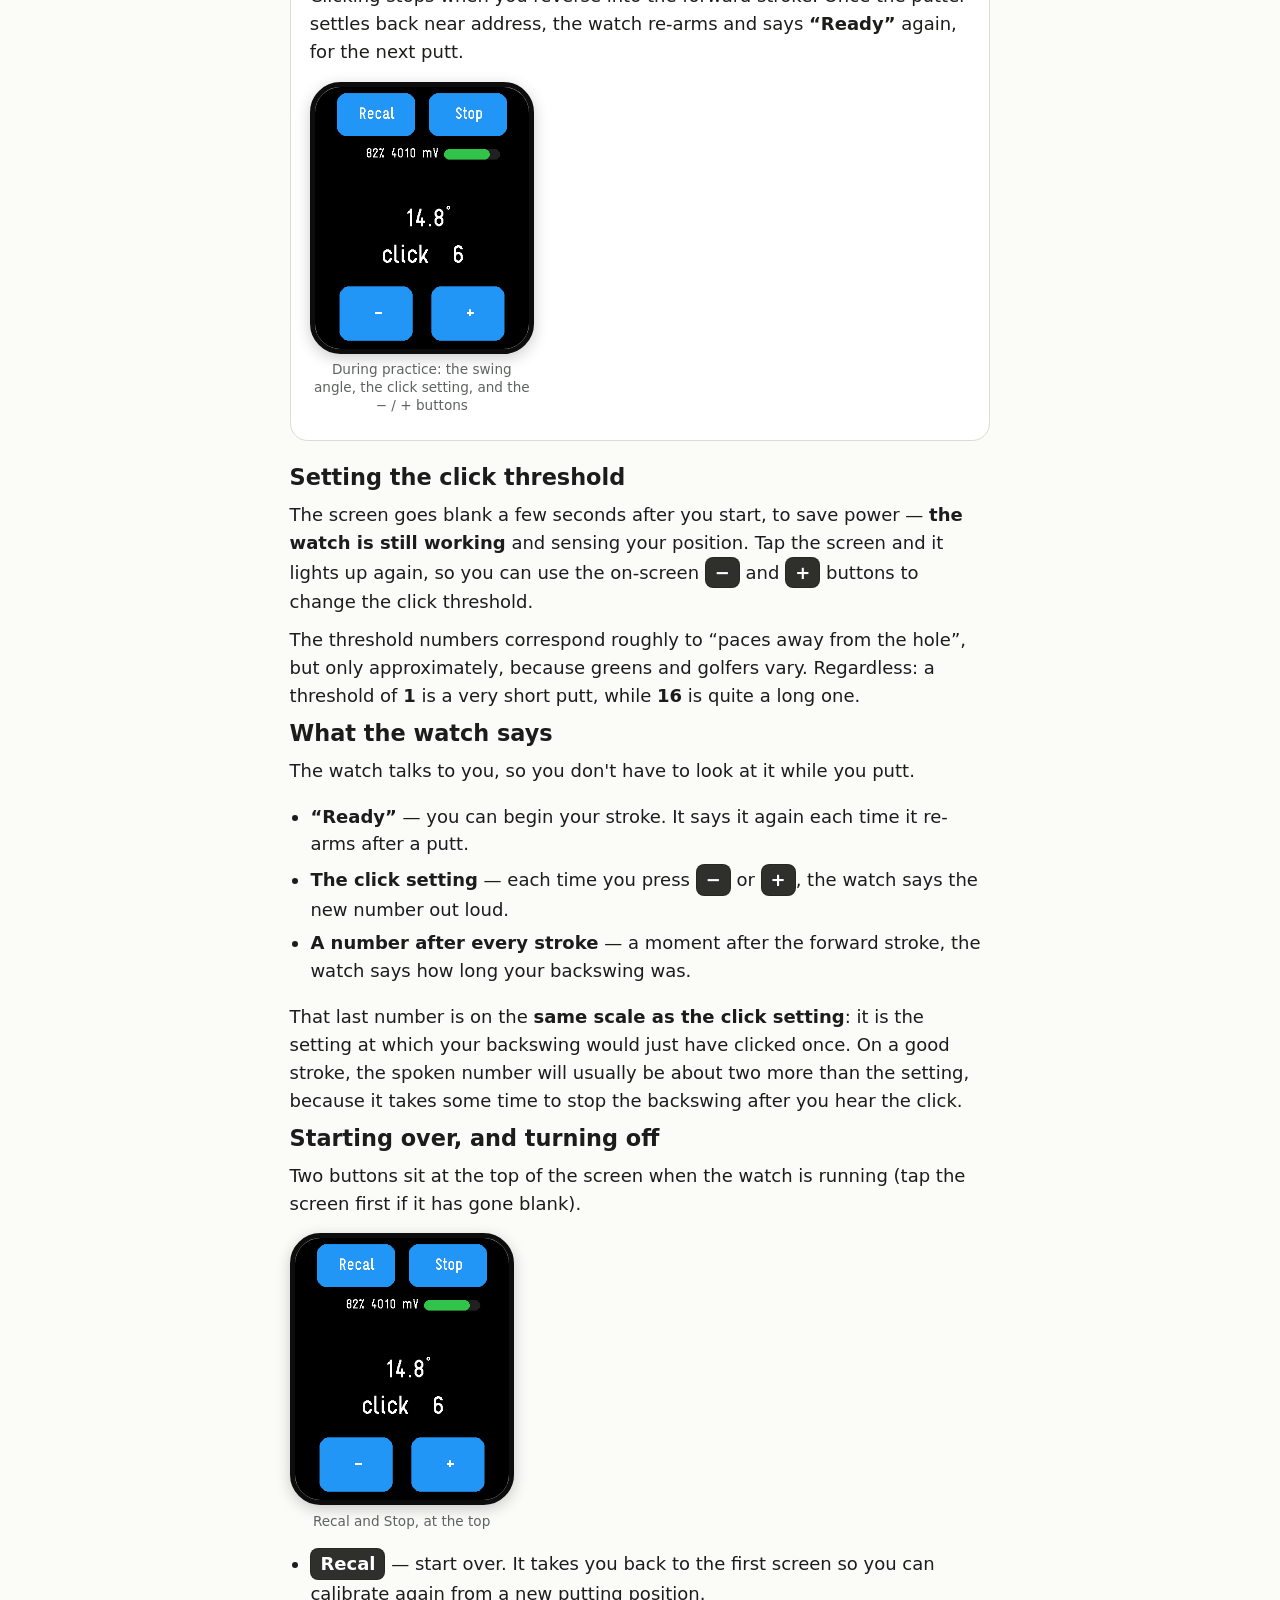
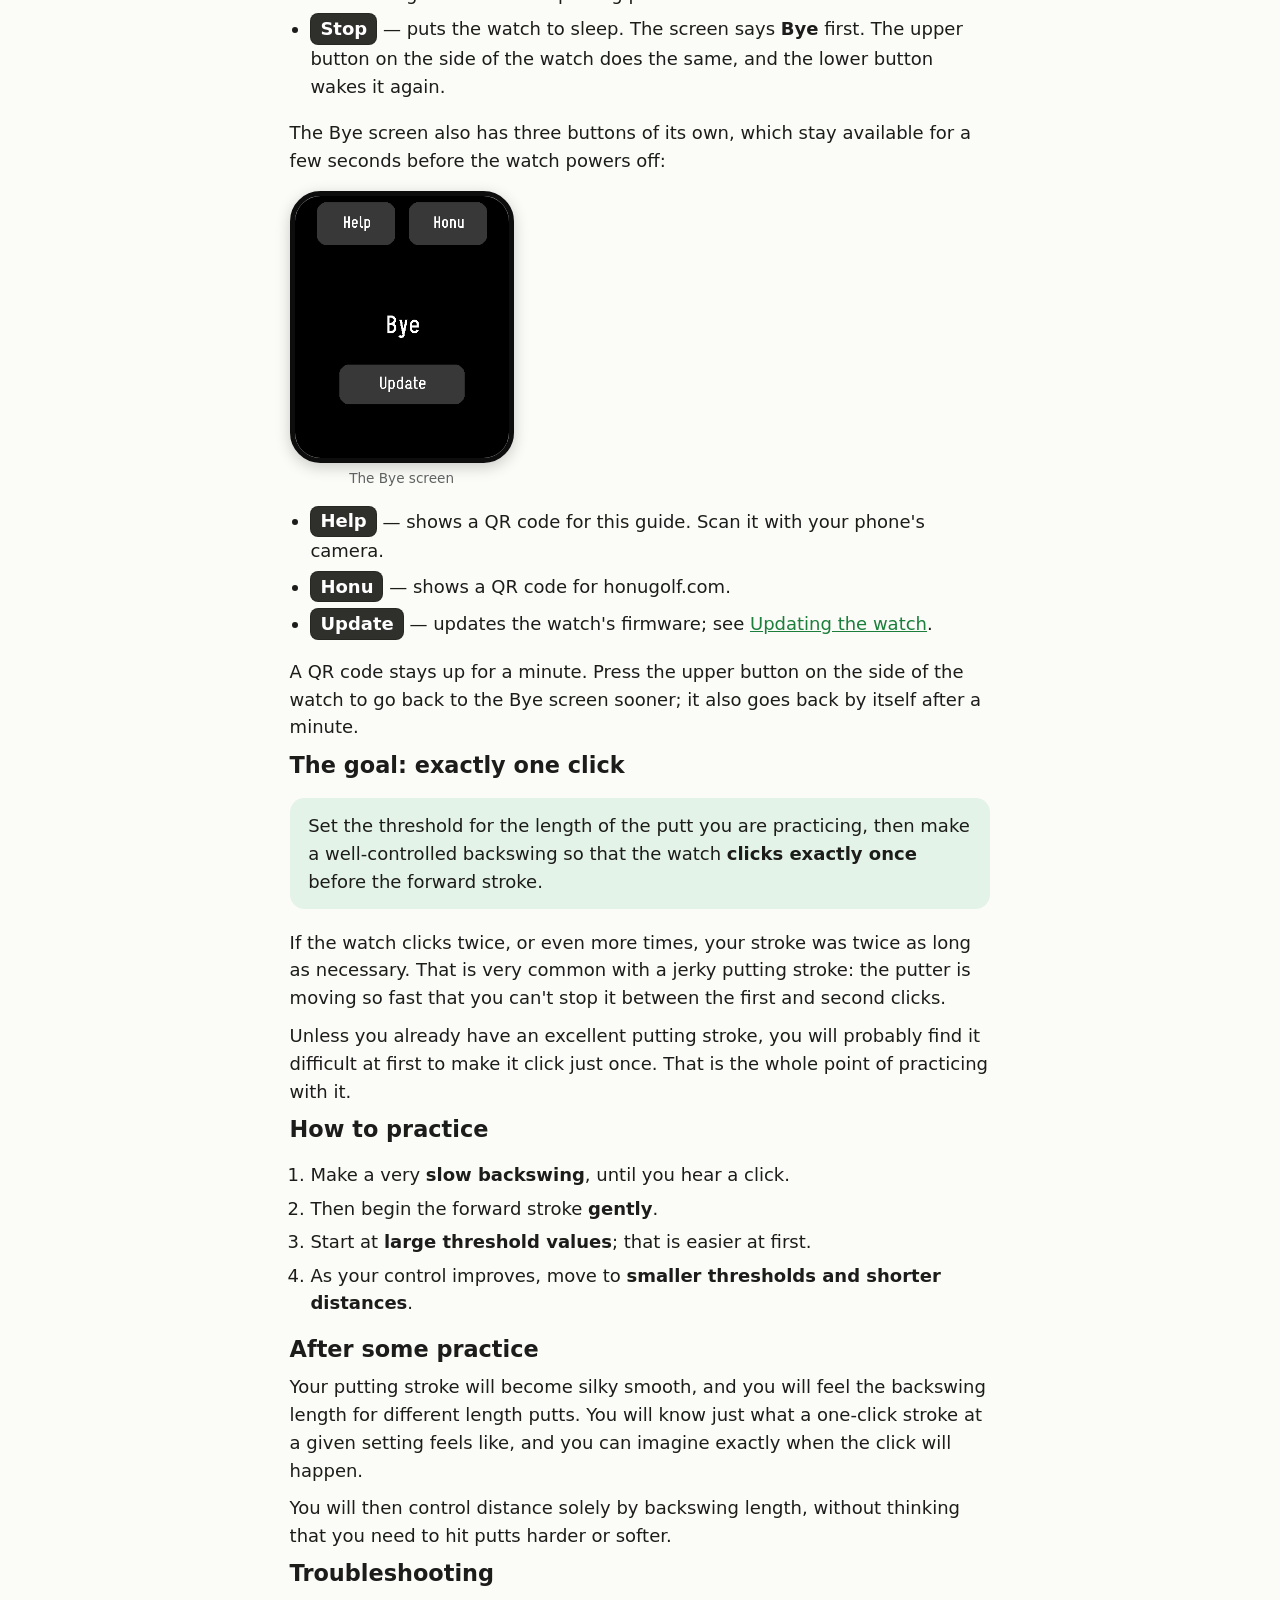
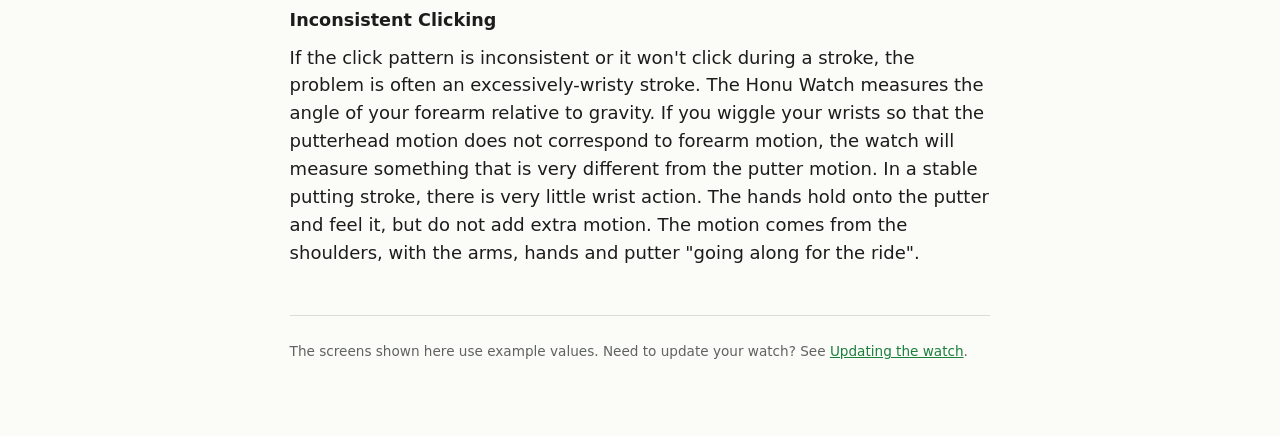
==== commit 7cb19109: "Docs from 388e73d" ====
--- a/guide/using.html
+++ b/guide/using.html
@@ -32,6 +32,7 @@
     <li><a href="#goal">The goal: exactly one click</a></li>
     <li><a href="#practice">How to practice</a></li>
     <li><a href="#later">After some practice</a></li>
+    <li><a href="#troubleshooting">Troubleshooting</a></li>
   </ul>
 </nav>
 
@@ -153,6 +154,12 @@
   <p>You will then control distance solely by backswing length, without thinking that you need to hit putts harder or softer.</p>
 </section>
 
+<section id="troubleshooting">
+  <h2>Troubleshooting</h2>
+  <h3>Inconsistent Clicking</h2>
+<p>If the click pattern is inconsistent or it won't click during a stroke, the problem is often an excessively-wristy stroke.  The Honu Watch measures the angle of your forearm relative to gravity.  If you wiggle your wrists so that the putterhead motion does not correspond to forearm motion, the watch will measure something that is very different from the putter motion.  In a stable putting stroke, there is very little wrist action.  The hands hold onto the putter and feel it, but do not add extra motion.  The motion comes from the shoulders, with the arms, hands and putter "going along for the ride".</p>
+</section>
+
 <footer>
   <p>The screens shown here use example values. Need to update your watch? See <a href="updating.html">Updating the watch</a>.</p>
 </footer>
